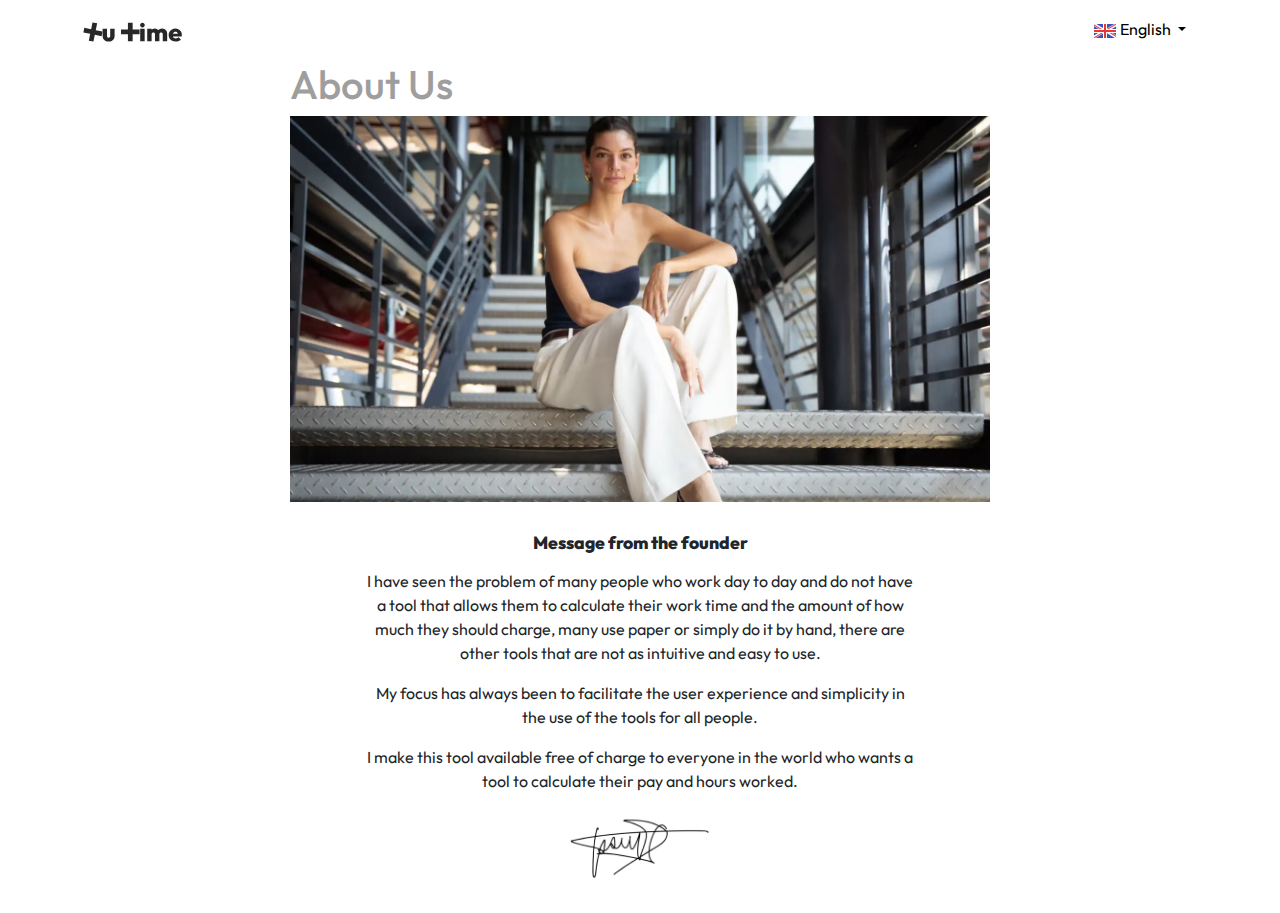
==== about.html @ dcd80d01 "v1 revision 4" ====
<!DOCTYPE html>
<html lang="en">

<head>
    <meta charset="UTF-8">
    <meta name="viewport" content="width=device-width, initial-scale=1.0">
    <meta name="robots" content="noindex, nofollow" />
    <title>★ Tu time ★ - Info</title>
    <link href="https://cdn.jsdelivr.net/npm/bootstrap@5.3.3/dist/css/bootstrap.min.css" rel="stylesheet"
        integrity="sha384-QWTKZyjpPEjISv5WaRU9OFeRpok6YctnYmDr5pNlyT2bRjXh0JMhjY6hW+ALEwIH" crossorigin="anonymous">
    <link rel="stylesheet" href="assets/css/style.css">
    <link rel="stylesheet" href="assets/css/about.css">

</head>

<body>

    <nav class="navbar bg-white sticky-top">
        <div class="container d-flex justify-content-between">
            <a class="navbar-brand text-white" href="index.html" >
                <img src="assets/img/logotipo.svg" class="img-fluid text-white" width="100" alt="Tu time">
            </a>

            <div class="menu_navbar d-flex align-items-center gap-1">
                <div class="dropdown" id="languageDropdown">
                    <button class="btn dropdown-toggle border-0" type="button" id="dropdownMenuButton"
                        data-bs-toggle="dropdown" aria-expanded="false">
                        <img width="24" height="24" src="assets/img/spain.png" alt="Español" />
                    </button>
                    <ul class="dropdown-menu dropdown-menu-end" aria-labelledby="dropdownMenuButton">
                        <li>
                            <a class="dropdown-item flag-item" data-language="es" href="#">
                                <img width="24" height="24" src="assets/img/spain.png" alt="Español" /> Español
                            </a>
                        </li>
                        <li>
                            <a class="dropdown-item flag-item" data-language="en" href="#">
                                <img width="24" height="24" src="assets/img/great-britain.png" alt="English" /> English
                            </a>
                        </li>
                    </ul>
                </div>

                <div class="burger_menu">
                    <input type="checkbox" id="menu_checkbox" aria-label="Toggle menu" />
                    <label for="menu_checkbox">
                        <svg  xmlns="http://www.w3.org/2000/svg"  width="24"  height="24"  viewBox="0 0 24 24"  fill="none"  stroke="currentColor"  stroke-width="2"  stroke-linecap="round"  stroke-linejoin="round"  class="icon icon-tabler icons-tabler-outline icon-tabler-menu-2"><path stroke="none" d="M0 0h24v24H0z" fill="none"/><path d="M4 6l16 0" /><path d="M4 12l16 0" /><path d="M4 18l16 0" /></svg>
                    </label>
                </div>

            </div>
        </div>
    </nav>

    
    <main class="about_content">

        <h1>About Us</h1>
        <img src="assets/img/about_us.png" class="img-fluid" alt="">

        <div class="founder_message">
            <h2>Message from the founder</h2>
            <p>
                I have seen the problem of many people who work day to day and do not have a tool that allows them to calculate their
                work time and the amount of how much they should charge, many use paper or simply do it by hand, there are other tools
                that are not as intuitive and easy to use.
            </p>
            <p>
                My focus has always been to facilitate the user experience and simplicity in the use of the tools for all people.
            </p>
            <p>
                I make this tool available free of charge to everyone in the world who wants a tool to calculate their pay and hours
                worked.
            </p>

            <img src="assets/img/signature.png" width="140px" alt="">
        </div>
        
    </main>


    <script src="https://cdn.jsdelivr.net/npm/bootstrap@5.3.3/dist/js/bootstrap.bundle.min.js"
    integrity="sha384-YvpcrYf0tY3lHB60NNkmXc5s9fDVZLESaAA55NDzOxhy9GkcIdslK1eN7N6jIeHz"
    crossorigin="anonymous"></script>
    <script src="assets/js/language.js"></script>
    <script src="assets/js/script.js"></script>
</body>

</html>
---- assets/css/style.css ----
@import url('https://fonts.googleapis.com/css2?family=Outfit:wght@100..900&display=swap');

:root{
    --color-dark : #000;
    --color-brand: #7BDFFF;

    --sidemenu-width: 200px;
}

.contenido{
    /* background-image: url('https://images.pexels.com/photos/858117/pexels-photo-858117.jpeg?auto=compress&cs=tinysrgb&w=1260&h=750&dpr=1'); */
    background-image: url('https://images.pexels.com/photos/858117/pexels-photo-858117.jpeg');
    background-position: center;
    background-size: cover;
    font-size: 17px;
    display: flex;
}

*{
    font-family: "Outfit", sans-serif;;
}

main{
    width: calc(100% - var(--sidemenu-width));
}

aside.sidebar_menu{
    width: var(--sidemenu-width);
    background-color: #FFF;
    display: flex;
    flex-direction: column;
    justify-content: center;
    align-items: center;
    padding: 20px;
    gap: 20px;

    text-align: start;
    transform: translateX(0%);
    animation: all 3s ease-in-out;
}



.menu_items{
    width: 100%;
    list-style: none;
    margin: 0;
    padding: 0;
    /* text-align: start; */
}

.menu_items li a{
    text-decoration: none;
    color: #000;
}

.menu_items li a:hover{
    font-weight: bold;
}

.social_media{
    width: 100%;
    display: flex;
    justify-content: start;
    gap: 10px;
}

.social_media a{
    text-decoration: none;
    color: #868686;
}

.social_media a:hover{
    color: #000;
}

.addiconal_info{
    width: 100%;
}

.addiconal_info p{
    color: #868686;
    /* text-align: start; */
    margin-bottom: 0;
}

.rights p{
    margin-bottom: 0;
    color: #868686;
    /* text-align: start; */
}

.legal h1{
    font-size: 1.2rem;
}




.navbar{
    height: 60px;
}

.bg-white{
    background-color: white;
    color: #000;
}
.bg-white .menu_navbar a{
    color: #000;
}
.bg-white .dropdown-menu a{
    color: #000;
}
.bg-white #languageDropdown button{
    color: #000;
}


#languageDropdown button{
    color: white;
}

.menu_navbar a{
    text-decoration: none;
    color: #FFF;
}

.flags{
    display: flex;
}

.flag-item:active{
    background-color: var(--color-brand);
}

.dropdown-menu a{
    color: #000;
}

.main_container{
    max-width: 1200px;
    height: calc(100vh - 60px);
    margin: 0 auto;
    display: flex;
    justify-content: end;
    align-items: center;
    overflow: hidden;
}

.calculator_card{
    background-color: rgba(255, 255, 255, 0.6);
    max-width: 400px;
    border-radius: 20px;
    box-shadow: 0 2px 5px 0 rgba(0, 0, 0, 0.2), 0 2px 10px 0 rgba(0, 0, 0, 0.5); 
    padding: 20px;
}

.card_header{
    display: flex;
    justify-content: space-between;
    gap: 20px;
}

.card_header h1{
    width: 100%;
    font-size: 1.4rem;
    font-weight: 600;
}



.form_row {
    display: grid;
    grid-template-columns: repeat(auto-fit, minmax(0, 1fr));
    gap: 10px;
    margin: 20px 0;
}
  

.input_group {
    text-align: center;
    /* justify-content: center; */
    display: flex;
    flex-direction: column;
    gap: 5px;
}

.btn_play:hover{
    transform: scale(1.05);
    transition: transform 100ms ease-in;
}

.input_group label{
    font-size: 17px;
    font-weight: 400;
    line-height: 21px;
}
.input_group input{
    font-size: 15px;
    padding: 7px;
    border-radius: 5px;
    border: none;
    background-color: #ffffff;
    width: 100%;
    min-height: 38px;
}

.input_group input:hover{
    background-color: #FFFFFF;
    outline: none;
    cursor: pointer;
}

.input_group input:active{
    background-color: #FFFFFF;
    /* border: 1px solid var(--color-dark); */
}

.input_group input:focus{
    background-color: #FFFFFF;
    outline: none;
    cursor: pointer;
    /* border: 1px solid var(--color-dark); */
}

#moneda{
    padding: 0 10px;
    color: #000;
}

/* Necesary for Iphone */
input, select{
    -webkit-appearance: none;
    -webkit-text-fill-color: #000000;
    opacity: 1;
    cursor: pointer;
}

.row-checkbox{
    -webkit-appearance: checkbox;
    -moz-appearance: checkbox;
    appearance: checkbox;
    width: 17px;
    height: 17px;
}

select:focus{
    outline: none;
}

input.disabled{
    background-color: rgb(215, 215, 215);
}

input.disabled:focus, input.disabled:active, input.disabled:hover {
    border: none;
    cursor: default;
    background-color: rgb(215, 215, 215);
}

.print_button{
    background-color: var(--color-dark);
    color: #fff;
    padding: 10px;
    border-radius: 6px;
}

.print_button:disabled, .print_button:disabled:hover{
    background-color: transparent;
    color: gray;
    border: 1px solid gray;
}

.print_button:hover{
    background-color:#303030;
}

.precio_hora_container{
    width: 100% !important;
    display: flex;
    gap: 5px;
}

.precio_hora_container input{
    width: 63%;
}
.precio_hora_container select{
    border-radius: 5px;
    border: none;
    width: 38%;
}

.form-control:focus{
    border-color: 1px solid var(--color-dark);
    box-shadow: none !important;
}

.btn-close:focus, .btn-close:active:focus, .btn-close.active:focus {
    box-shadow: 0 0 0 0.1rem rgba(0, 0, 0, 0.25);
}


.flatpickr-calendario {
    max-width: 300px;
}

.flatpickr-disabled{
    background-color: rgba(0, 0, 0, 0.05) !important;
    color: rgba(0, 0, 0, 0.5) !important;
}

.add_button{
    background-color: #000000;
    color: #FFF;
    padding: 10px 30px;
    margin: 10px;
    border-radius: 5px;
}

.add_button:hover{
    background-color: #303030;
}

.btn_edit{
    border: 1px solid rgba(0, 0, 0, 0.1);
    border-radius: 5px;
    padding: 2px 6px;
    background-color: rgba(0, 0, 0, 0.6);
    color: rgb(255, 255, 255);
    font-weight: 200;
}

.btn_edit:hover{
    background-color: rgba(0, 0, 0, 0.7);
}

.btn_edit:disabled{
    background-color: rgba(0, 0, 0, 0);
    color: rgba(0, 0, 0, 0.3);
}

.burger_menu{
    display: none;
    color: #FFF;
}

.burger_menu input[type='checkbox']{
    display: none;
}

.burger_menu label{
    color: #FFF;
    cursor: pointer;
}





/* RESPONSIVE */

@media screen and (max-width: 1200px) {
    .main_container{
        padding-right: 80px;
    }
}

@media screen and (max-width: 750px) {
    .main_container{
        justify-content: center;
        padding-right: 0;
    }    
}

@media (max-width: 576px) {
    .flatpickr-calendario {
        max-width: 100%;
        font-size: 12px;
    }


    main{
        width: 100%;
    }

    aside.sidebar_menu{
        width: 100%;
        margin-top: 60px;
        height: calc(100vh - 60px);
        position: absolute;        
        text-align: center;
        border-radius: 10px;
        transform: translateX(-100%);
    }

    .social_media{
        justify-content: center;
    }

    .burger_menu{
        display: block;
    }
    
}
---- assets/css/about.css ----
.about_content{
    max-width: 700px;
    margin: 0 auto;
    text-align: center;
}

.about_content h1{
    color: #9E9E9E;
    text-align: left;
}


.founder_message{
    max-width: 550px;
    margin: 30px auto;
}

.founder_message h2{
    font-size: 1.1rem;
    font-weight: 800;
    margin-bottom: 16px;
}

.menu_bg{
    background-color: #FFF;
}

.menu_bg a{
    color: #000 !important;
}
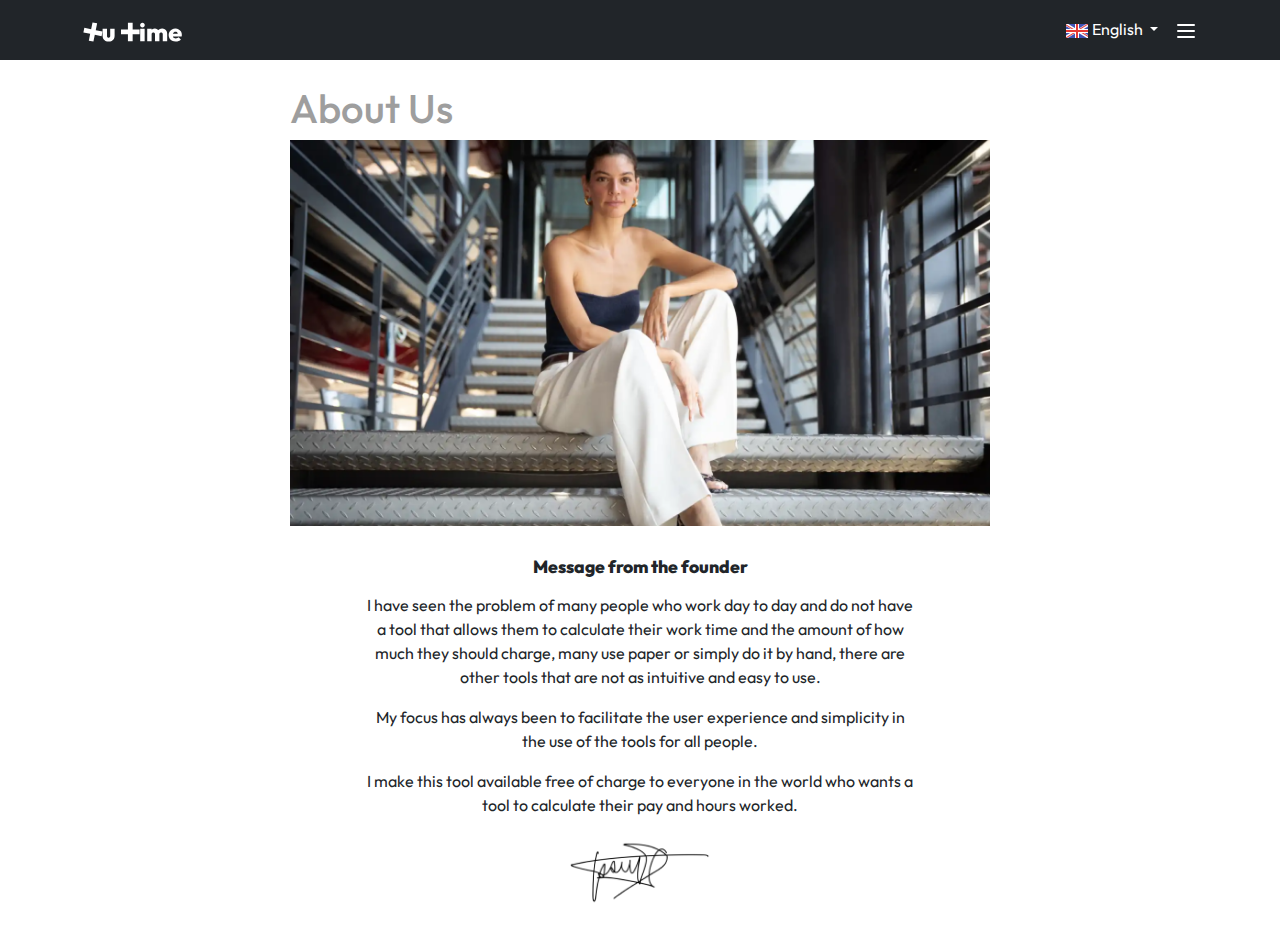
==== commit dfa3f4a6: "set standar navbar for all pages" ====
--- a/about.html
+++ b/about.html
@@ -15,68 +15,131 @@
 
 <body>
 
-    <nav class="navbar bg-white sticky-top">
-        <div class="container d-flex justify-content-between">
-            <a class="navbar-brand text-white" href="index.html" >
-                <img src="assets/img/logotipo.svg" class="img-fluid text-white" width="100" alt="Tu time">
-            </a>
-
-            <div class="menu_navbar d-flex align-items-center gap-1">
-                <div class="dropdown" id="languageDropdown">
-                    <button class="btn dropdown-toggle border-0" type="button" id="dropdownMenuButton"
-                        data-bs-toggle="dropdown" aria-expanded="false">
-                        <img width="24" height="24" src="assets/img/spain.png" alt="Español" />
-                    </button>
-                    <ul class="dropdown-menu dropdown-menu-end" aria-labelledby="dropdownMenuButton">
-                        <li>
-                            <a class="dropdown-item flag-item" data-language="es" href="#">
-                                <img width="24" height="24" src="assets/img/spain.png" alt="Español" /> Español
-                            </a>
-                        </li>
-                        <li>
-                            <a class="dropdown-item flag-item" data-language="en" href="#">
-                                <img width="24" height="24" src="assets/img/great-britain.png" alt="English" /> English
-                            </a>
-                        </li>
-                    </ul>
+    <div class="">
+        <main>
+            <nav class="navbar bg-dark sticky-top">
+                <div class="container d-flex justify-content-between">
+                    <a class="navbar-brand text-white" href="index.html">
+                        <img src="assets/img/logotipo-white.svg" class="img-fluid text-white" width="100" alt="Tu time">
+                    </a>
+    
+                    <div class="menu_navbar d-flex align-items-center gap-1">
+                        <div class="dropdown" id="languageDropdown">
+                            <button class="btn dropdown-toggle border-0" type="button" id="dropdownMenuButton"
+                                data-bs-toggle="dropdown" aria-expanded="false">
+                                <img width="24" height="24" src="assets/img/spain.png" alt="Español" />
+                            </button>
+                            <ul class="dropdown-menu dropdown-menu-end" aria-labelledby="dropdownMenuButton">
+                                <li>
+                                    <a class="dropdown-item flag-item" data-language="es" href="#">
+                                        <img width="24" height="24" src="assets/img/spain.png" alt="Español" /> Español
+                                    </a>
+                                </li>
+                                <li>
+                                    <a class="dropdown-item flag-item" data-language="en" href="#">
+                                        <img width="24" height="24" src="assets/img/great-britain.png" alt="English" />
+                                        English
+                                    </a>
+                                </li>
+                            </ul>
+                        </div>
+    
+                        <div class="burger_menu">
+                            <input type="checkbox" id="menu_checkbox" aria-label="Toggle menu" />
+                            <label for="menu_checkbox">
+                                <svg xmlns="http://www.w3.org/2000/svg" width="24" height="24" viewBox="0 0 24 24"
+                                    fill="none" stroke="currentColor" stroke-width="2" stroke-linecap="round"
+                                    stroke-linejoin="round"
+                                    class="icon icon-tabler icons-tabler-outline icon-tabler-menu-2">
+                                    <path stroke="none" d="M0 0h24v24H0z" fill="none" />
+                                    <path d="M4 6l16 0" />
+                                    <path d="M4 12l16 0" />
+                                    <path d="M4 18l16 0" />
+                                </svg>
+                            </label>
+                        </div>
+    
+                    </div>
                 </div>
-
-                <div class="burger_menu">
-                    <input type="checkbox" id="menu_checkbox" aria-label="Toggle menu" />
-                    <label for="menu_checkbox">
-                        <svg  xmlns="http://www.w3.org/2000/svg"  width="24"  height="24"  viewBox="0 0 24 24"  fill="none"  stroke="currentColor"  stroke-width="2"  stroke-linecap="round"  stroke-linejoin="round"  class="icon icon-tabler icons-tabler-outline icon-tabler-menu-2"><path stroke="none" d="M0 0h24v24H0z" fill="none"/><path d="M4 6l16 0" /><path d="M4 12l16 0" /><path d="M4 18l16 0" /></svg>
-                    </label>
+            </nav>
+    
+            <main class="about_content mt-4">
+            
+                <h1>About Us</h1>
+                <img src="assets/img/about_us.png" class="img-fluid" alt="">
+            
+                <div class="founder_message">
+                    <h2>Message from the founder</h2>
+                    <p>
+                        I have seen the problem of many people who work day to day and do not have a tool that allows them to
+                        calculate their
+                        work time and the amount of how much they should charge, many use paper or simply do it by hand, there are
+                        other tools
+                        that are not as intuitive and easy to use.
+                    </p>
+                    <p>
+                        My focus has always been to facilitate the user experience and simplicity in the use of the tools for all
+                        people.
+                    </p>
+                    <p>
+                        I make this tool available free of charge to everyone in the world who wants a tool to calculate their pay
+                        and hours
+                        worked.
+                    </p>
+            
+                    <img src="assets/img/signature.png" width="140px" alt="">
                 </div>
-
+            
+            </main>
+        </main>
+    
+        <aside class="sidebar_menu sidebar_menu_dark">
+            <ul class="menu_items">
+                <li><a href="/" data-section="menu" data-value="home">Home</a></li>
+                <li><a href="about.html" data-section="menu" data-value="about">About Us</a></li>
+                <li><a href="legal.html" data-section="menu" data-value="legal">Legal</a></li>
+                <li><a href="advertising.html" data-section="menu" data-value="quote">Get a quote</a></li>
+                <li><a href="contact.html" data-section="menu" data-value="contact">Contact</a></li>
+            </ul>
+    
+            <div class="social_media">
+                <a href="https://x.com/tutime_official" target="_blank" rel="noopener noreferrer">
+                    <svg xmlns="http://www.w3.org/2000/svg" width="24" height="24" viewBox="0 0 24 24" fill="none"
+                        stroke="currentColor" stroke-width="2" stroke-linecap="round" stroke-linejoin="round"
+                        class="icon icon-tabler icons-tabler-outline icon-tabler-brand-x">
+                        <path stroke="none" d="M0 0h24v24H0z" fill="none" />
+                        <path d="M4 4l11.733 16h4.267l-11.733 -16z" />
+                        <path d="M4 20l6.768 -6.768m2.46 -2.46l6.772 -6.772" />
+                    </svg>
+                </a>
+    
+                <a href="https://www.instagram.com/tutimeofficial" target="_blank" rel="noopener noreferrer">
+                    <svg xmlns="http://www.w3.org/2000/svg" width="24" height="24" viewBox="0 0 24 24" fill="none"
+                        stroke="currentColor" stroke-width="2" stroke-linecap="round" stroke-linejoin="round"
+                        class="icon icon-tabler icons-tabler-outline icon-tabler-brand-instagram">
+                        <path stroke="none" d="M0 0h24v24H0z" fill="none" />
+                        <path d="M4 4m0 4a4 4 0 0 1 4 -4h8a4 4 0 0 1 4 4v8a4 4 0 0 1 -4 4h-8a4 4 0 0 1 -4 -4z" />
+                        <path d="M12 12m-3 0a3 3 0 1 0 6 0a3 3 0 1 0 -6 0" />
+                        <path d="M16.5 7.5l0 .01" />
+                    </svg>
+                </a>
             </div>
-        </div>
-    </nav>
-
     
-    <main class="about_content">
-
-        <h1>About Us</h1>
-        <img src="assets/img/about_us.png" class="img-fluid" alt="">
-
-        <div class="founder_message">
-            <h2>Message from the founder</h2>
-            <p>
-                I have seen the problem of many people who work day to day and do not have a tool that allows them to calculate their
-                work time and the amount of how much they should charge, many use paper or simply do it by hand, there are other tools
-                that are not as intuitive and easy to use.
-            </p>
-            <p>
-                My focus has always been to facilitate the user experience and simplicity in the use of the tools for all people.
-            </p>
-            <p>
-                I make this tool available free of charge to everyone in the world who wants a tool to calculate their pay and hours
-                worked.
-            </p>
-
-            <img src="assets/img/signature.png" width="140px" alt="">
-        </div>
-        
-    </main>
+            <div class="addiconal_info">
+                <p>@tutimeofficial</p>
+                <p>#miTimeTutime</p>
+            </div>
+    
+            <div class="rights">
+                <p class="mb-0">
+                    @
+                    <script>document.write(new Date().getFullYear())</script>
+                    Todos los derechos reservados
+                </p>
+            </div>
+    
+        </aside>
+    </div>
 
 
     <script src="https://cdn.jsdelivr.net/npm/bootstrap@5.3.3/dist/js/bootstrap.bundle.min.js"
--- a/assets/css/style.css
+++ b/assets/css/style.css
@@ -8,12 +8,16 @@
 }
 
 .contenido{
+    font-size: 17px;
+    display: flex;
+}
+
+.contenido_principal{
     /* background-image: url('https://images.pexels.com/photos/858117/pexels-photo-858117.jpeg?auto=compress&cs=tinysrgb&w=1260&h=750&dpr=1'); */
-    background-image: url('https://images.pexels.com/photos/858117/pexels-photo-858117.jpeg');
+    /* background-image: url('https://images.pexels.com/photos/858117/pexels-photo-858117.jpeg'); */
+    background-image: url('https://images.pexels.com/photos/5558228/pexels-photo-5558228.jpeg?auto=compress');
     background-position: center;
     background-size: cover;
-    font-size: 17px;
-    display: flex;
 }
 
 *{
@@ -21,24 +25,56 @@
 }
 
 main{
-    width: calc(100% - var(--sidemenu-width));
+    /* width: calc(100% - var(--sidemenu-width)); */
+    width: 100%;
 }
 
 aside.sidebar_menu{
     width: var(--sidemenu-width);
+    min-height: calc(100% - 120px);
     background-color: #FFF;
-    display: flex;
+    display: none;
     flex-direction: column;
     justify-content: center;
     align-items: center;
     padding: 20px;
     gap: 20px;
 
+    position: absolute;
+    right: 0;
+    top: 60px;
+    border-radius: 25px 0 0 25px;
+
     text-align: start;
-    transform: translateX(0%);
-    animation: all 3s ease-in-out;
-}
-
+    /* transform: translateX(0%); */
+    animation: all 3s ease-in-out !important;
+}
+
+aside.sidebar_menu_dark{
+    background-color: #212529;
+    color: #FFFFFF;
+}
+
+aside.sidebar_menu_dark .menu_items li a{
+    color: #FFFFFF;
+}
+
+aside.sidebar_menu_dark .addiconal_info p{
+    color: #c7c6c6;
+}
+aside.sidebar_menu_dark .rights p{
+    color: #c7c6c6;
+}
+
+
+aside.sidebar_menu_dark .social_media a{
+    text-decoration: none;
+    color: #c7c6c6;
+}
+
+aside.sidebar_menu_dark .social_media a:hover{
+    color: #ffffff;
+}
 
 
 .menu_items{
@@ -115,6 +151,9 @@
     color: #000;
 }
 
+.bg-index{
+    background-color: rgba(0, 0, 0, 0.1);
+}
 
 #languageDropdown button{
     color: white;
@@ -151,7 +190,7 @@
     background-color: rgba(255, 255, 255, 0.6);
     max-width: 400px;
     border-radius: 20px;
-    box-shadow: 0 2px 5px 0 rgba(0, 0, 0, 0.2), 0 2px 10px 0 rgba(0, 0, 0, 0.5); 
+    box-shadow: 0 2px 5px 0 rgba(0, 0, 0, 0.2), 0 2px 10px 0 rgba(0, 0, 0, 0.5);
     padding: 20px;
 }
 
@@ -175,7 +214,7 @@
     gap: 10px;
     margin: 20px 0;
 }
-  
+
 
 .input_group {
     text-align: center;
@@ -231,12 +270,23 @@
 /* Necesary for Iphone */
 input, select{
     -webkit-appearance: none;
-    -webkit-text-fill-color: #000000;
+    /* -webkit-text-fill-color: #000000; */
     opacity: 1;
     cursor: pointer;
 }
 
+input::placeholder{
+    color: #DBDBDB;
+}
+
 .row-checkbox{
+    -webkit-appearance: checkbox;
+    -moz-appearance: checkbox;
+    appearance: checkbox;
+    width: 17px;
+    height: 17px;
+}
+.selectAll-checkbox{
     -webkit-appearance: checkbox;
     -moz-appearance: checkbox;
     appearance: checkbox;
@@ -340,7 +390,7 @@
 }
 
 .burger_menu{
-    display: none;
+    display: block;
     color: #FFF;
 }
 
@@ -369,7 +419,7 @@
     .main_container{
         justify-content: center;
         padding-right: 0;
-    }    
+    }
 }
 
 @media (max-width: 576px) {
@@ -385,12 +435,12 @@
 
     aside.sidebar_menu{
         width: 100%;
-        margin-top: 60px;
-        height: calc(100vh - 60px);
-        position: absolute;        
+        /* margin-top: 60px; */
+        min-height: calc(100vh - 60px);
+        position: absolute;
         text-align: center;
         border-radius: 10px;
-        transform: translateX(-100%);
+        /* transform: translateX(-100%); */
     }
 
     .social_media{
@@ -400,5 +450,5 @@
     .burger_menu{
         display: block;
     }
-    
-}
+
+}
